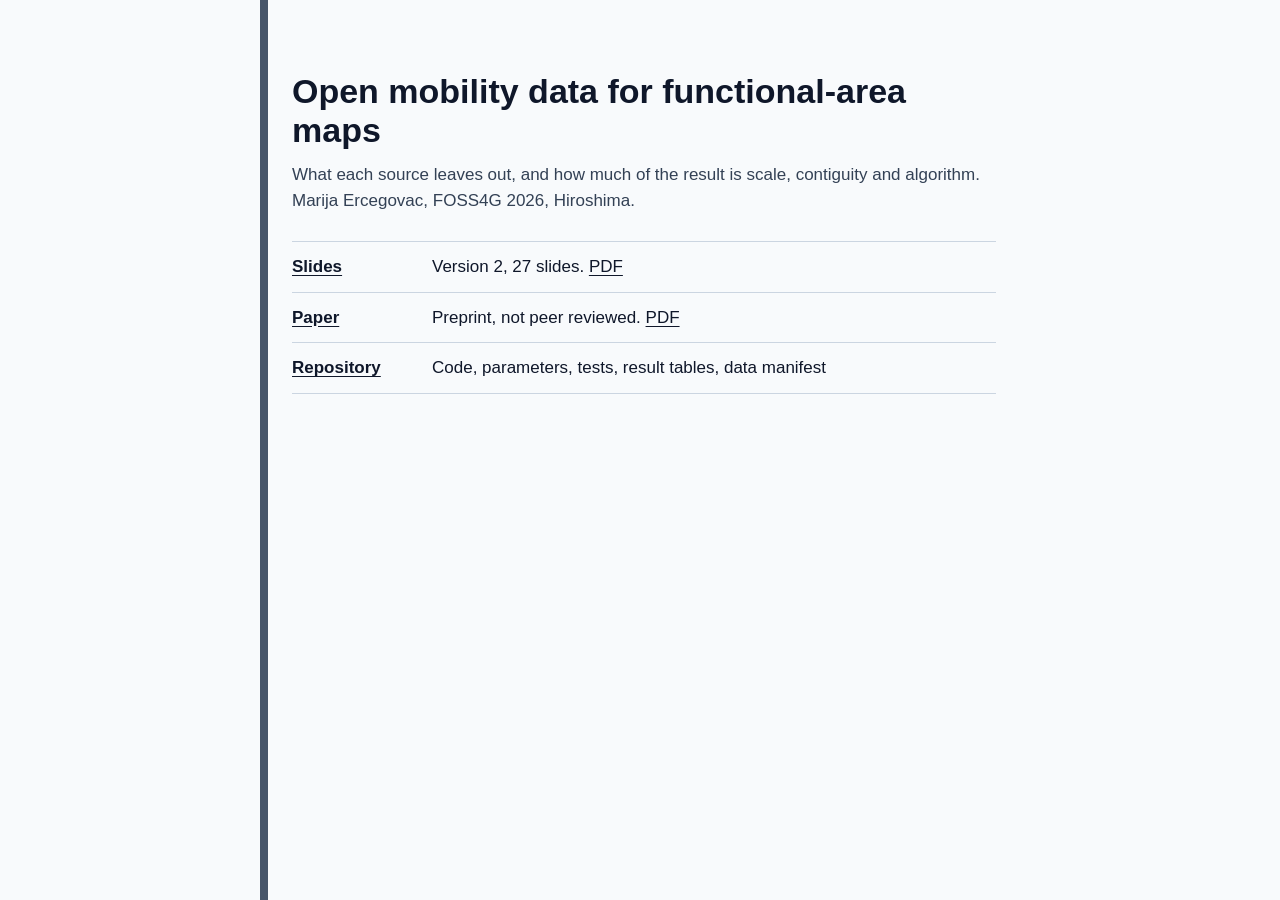
==== docs/index.html @ ff68fb82 "Add paper, slides v2, register, errata and announcement Documents are rendered from templates/ with " ====
<!doctype html>
<html lang="en">
<head>
<meta charset="utf-8">
<meta name="viewport" content="width=device-width, initial-scale=1">
<title>urban-functional-maps</title>
<style>
  body { margin: 0; background: #F8FAFC; color: #0F172A; font: 17px/1.5 Inter, -apple-system, "Helvetica Neue", Arial, sans-serif; }
  main { max-width: 760px; margin: 0 auto; padding: 72px 24px; border-left: 8px solid #475569; min-height: 100vh; box-sizing: border-box; }
  h1 { font-size: 34px; line-height: 1.15; font-weight: 600; margin: 0 0 12px; }
  p { margin: 0 0 18px; color: #334155; }
  table { border-collapse: collapse; width: 100%; margin-top: 28px; }
  td { padding: 12px 12px 12px 0; border-top: 1px solid #CBD5E1; vertical-align: top; }
  tr:last-child td { border-bottom: 1px solid #CBD5E1; }
  a { color: #0F172A; text-underline-offset: 3px; }
  td:first-child { font-weight: 600; white-space: nowrap; }
</style>
</head>
<body>
<main>
  <h1>Open mobility data for functional-area maps</h1>
  <p>What each source leaves out, and how much of the result is scale, contiguity and algorithm. Marija Ercegovac, FOSS4G 2026, Hiroshima.</p>
  <table>
    <tr><td><a href="slides/">Slides</a></td><td>Version 2, 27 slides. <a href="slides/slides.pdf">PDF</a></td></tr>
    <tr><td><a href="paper/">Paper</a></td><td>Preprint, not peer reviewed. <a href="paper/paper.pdf">PDF</a></td></tr>
    <tr><td><a href="https://github.com/m-erts/urban-functional-maps">Repository</a></td><td>Code, parameters, tests, result tables, data manifest</td></tr>
  </table>
</main>
</body>
</html>
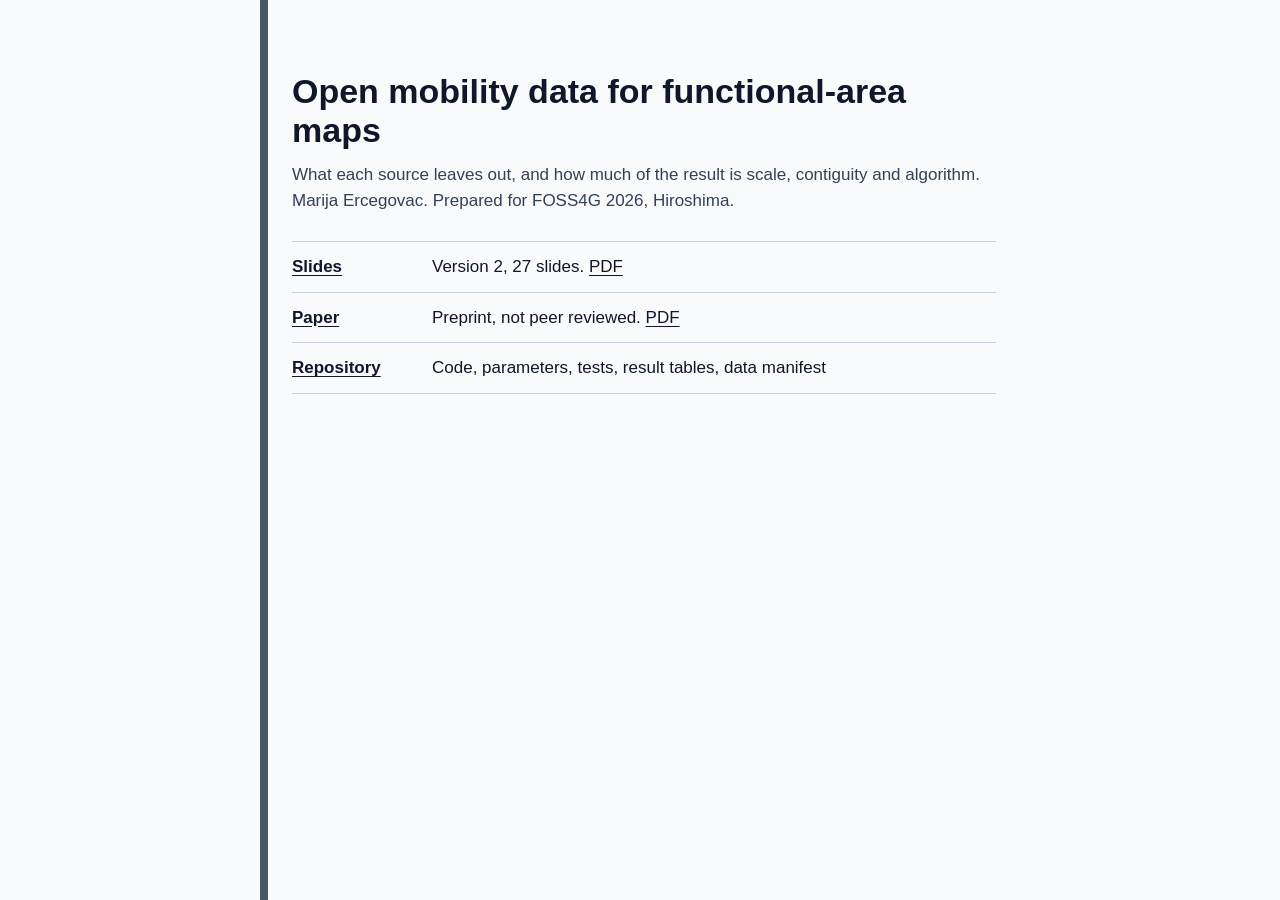
==== commit 547d2016: "Describe the talk as prepared for the conference README, paper, slides, announcement, register and m" ====
--- a/docs/index.html
+++ b/docs/index.html
@@ -19,7 +19,7 @@
 <body>
 <main>
   <h1>Open mobility data for functional-area maps</h1>
-  <p>What each source leaves out, and how much of the result is scale, contiguity and algorithm. Marija Ercegovac, FOSS4G 2026, Hiroshima.</p>
+  <p>What each source leaves out, and how much of the result is scale, contiguity and algorithm. Marija Ercegovac. Prepared for FOSS4G 2026, Hiroshima.</p>
   <table>
     <tr><td><a href="slides/">Slides</a></td><td>Version 2, 27 slides. <a href="slides/slides.pdf">PDF</a></td></tr>
     <tr><td><a href="paper/">Paper</a></td><td>Preprint, not peer reviewed. <a href="paper/paper.pdf">PDF</a></td></tr>
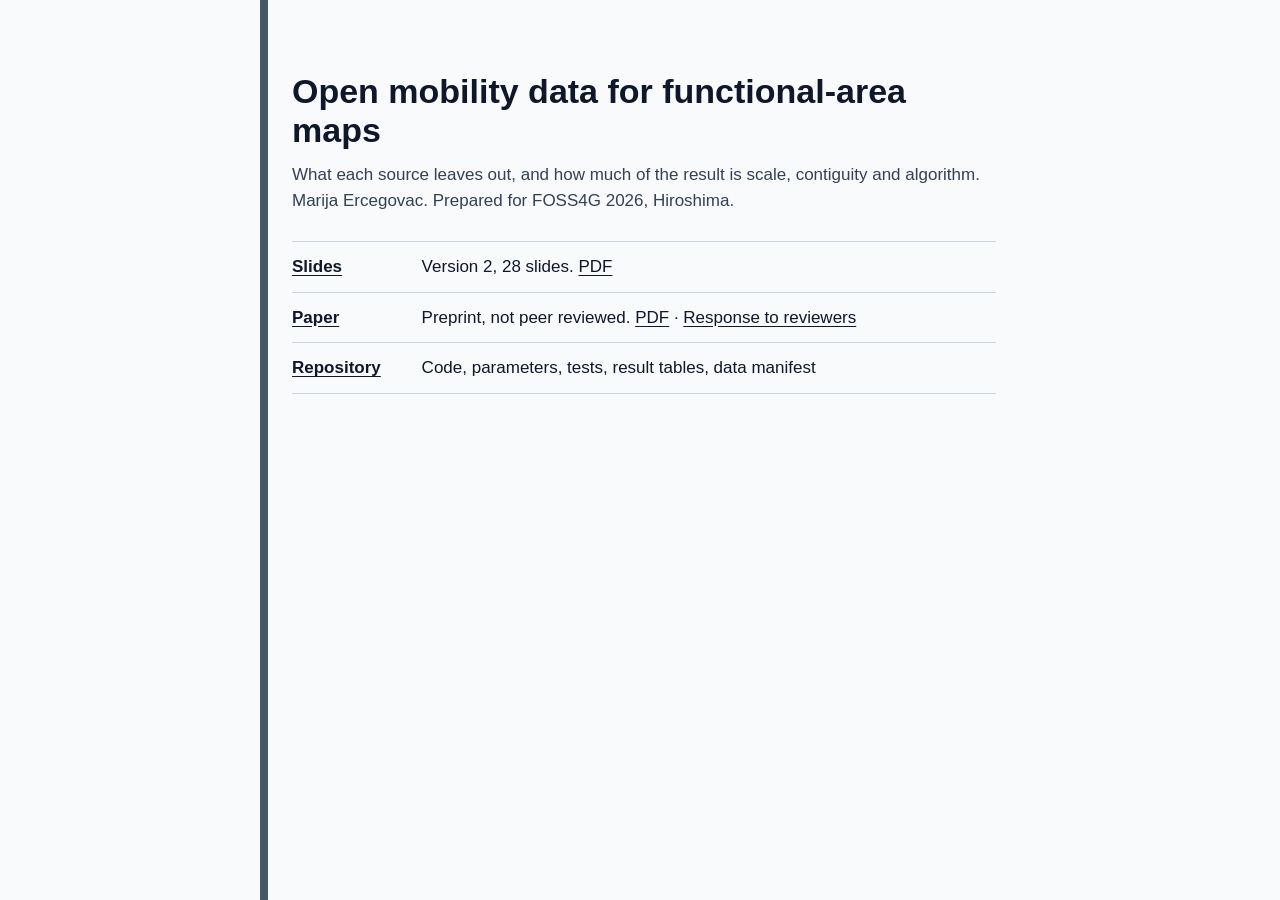
==== commit 57bd4a27: "Revise after two reviews: Coombes-Bond, recombination null, Netherlands 2023, Spain - Run the Coombe" ====
--- a/docs/index.html
+++ b/docs/index.html
@@ -21,8 +21,8 @@
   <h1>Open mobility data for functional-area maps</h1>
   <p>What each source leaves out, and how much of the result is scale, contiguity and algorithm. Marija Ercegovac. Prepared for FOSS4G 2026, Hiroshima.</p>
   <table>
-    <tr><td><a href="slides/">Slides</a></td><td>Version 2, 27 slides. <a href="slides/slides.pdf">PDF</a></td></tr>
-    <tr><td><a href="paper/">Paper</a></td><td>Preprint, not peer reviewed. <a href="paper/paper.pdf">PDF</a></td></tr>
+    <tr><td><a href="slides/">Slides</a></td><td>Version 2, 28 slides. <a href="slides/slides.pdf">PDF</a></td></tr>
+    <tr><td><a href="paper/">Paper</a></td><td>Preprint, not peer reviewed. <a href="paper/paper.pdf">PDF</a> · <a href="paper/response_to_reviewers.md">Response to reviewers</a></td></tr>
     <tr><td><a href="https://github.com/m-erts/urban-functional-maps">Repository</a></td><td>Code, parameters, tests, result tables, data manifest</td></tr>
   </table>
 </main>
